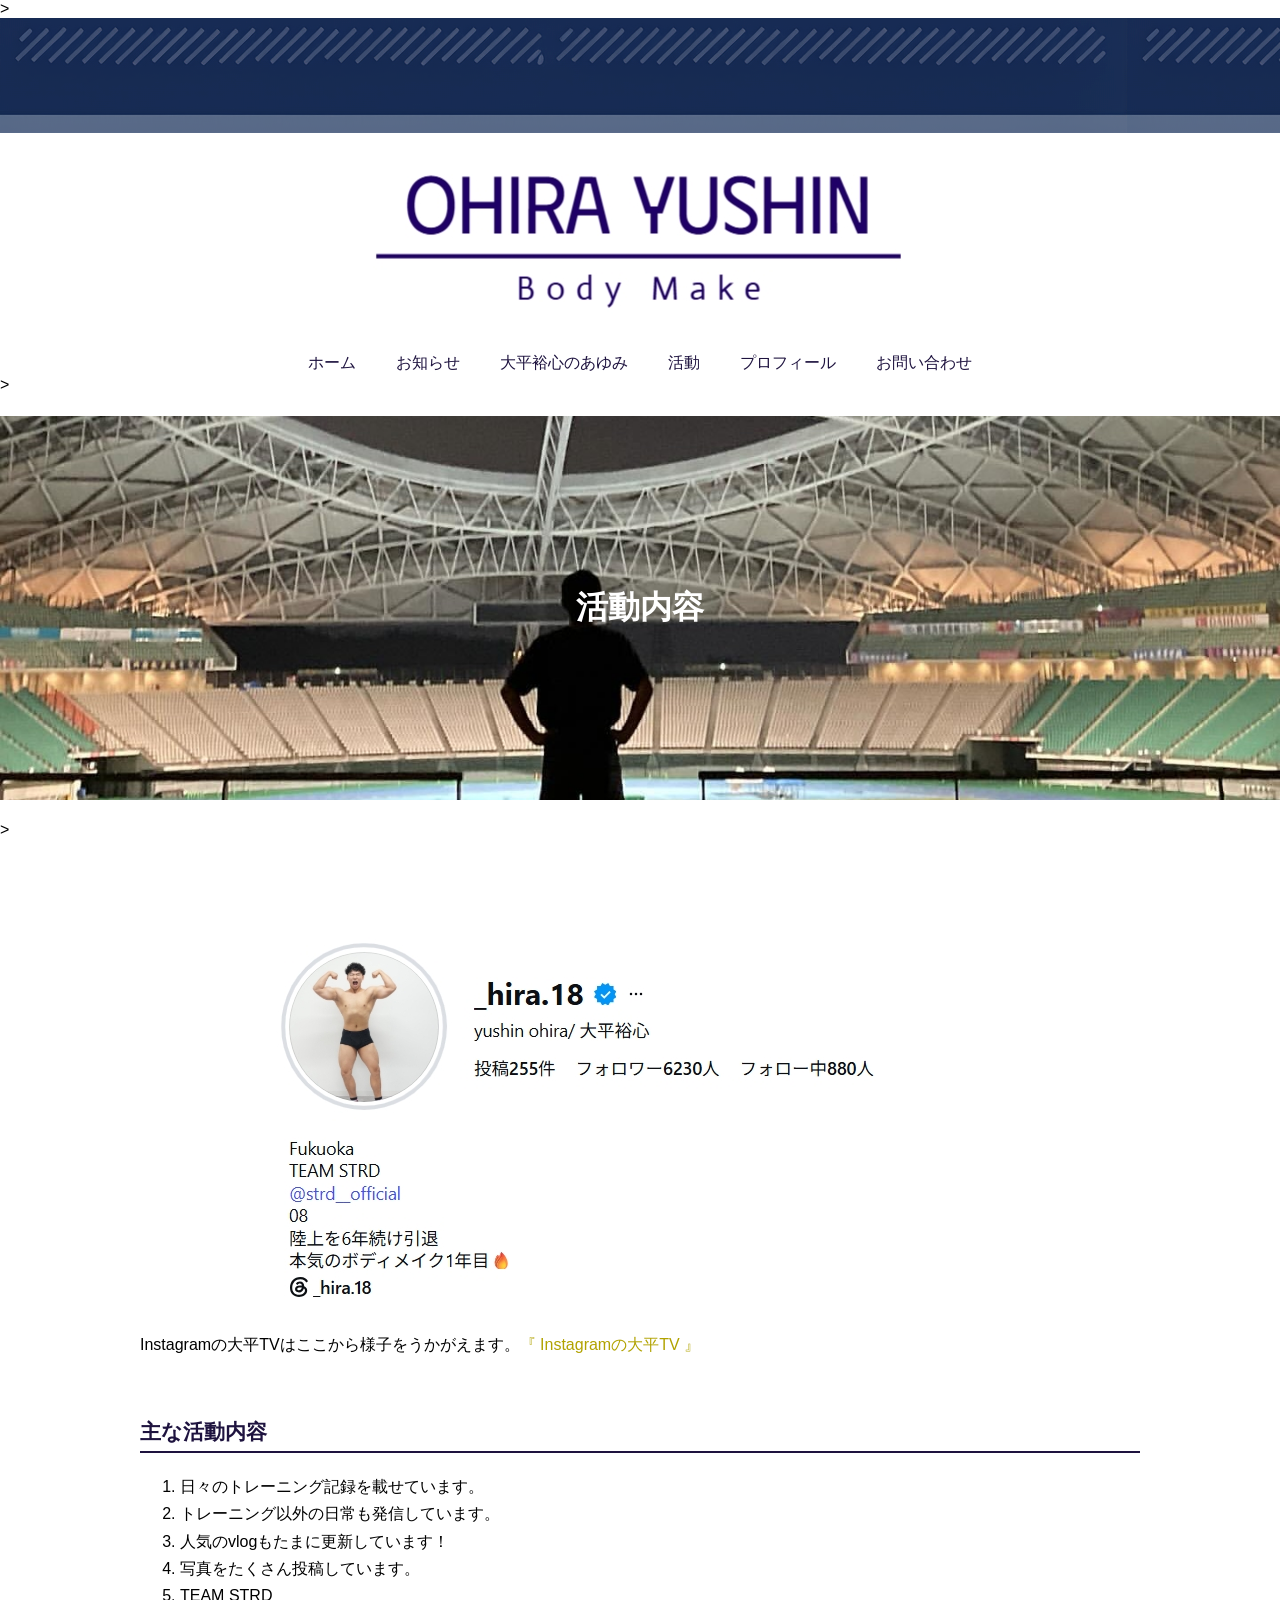
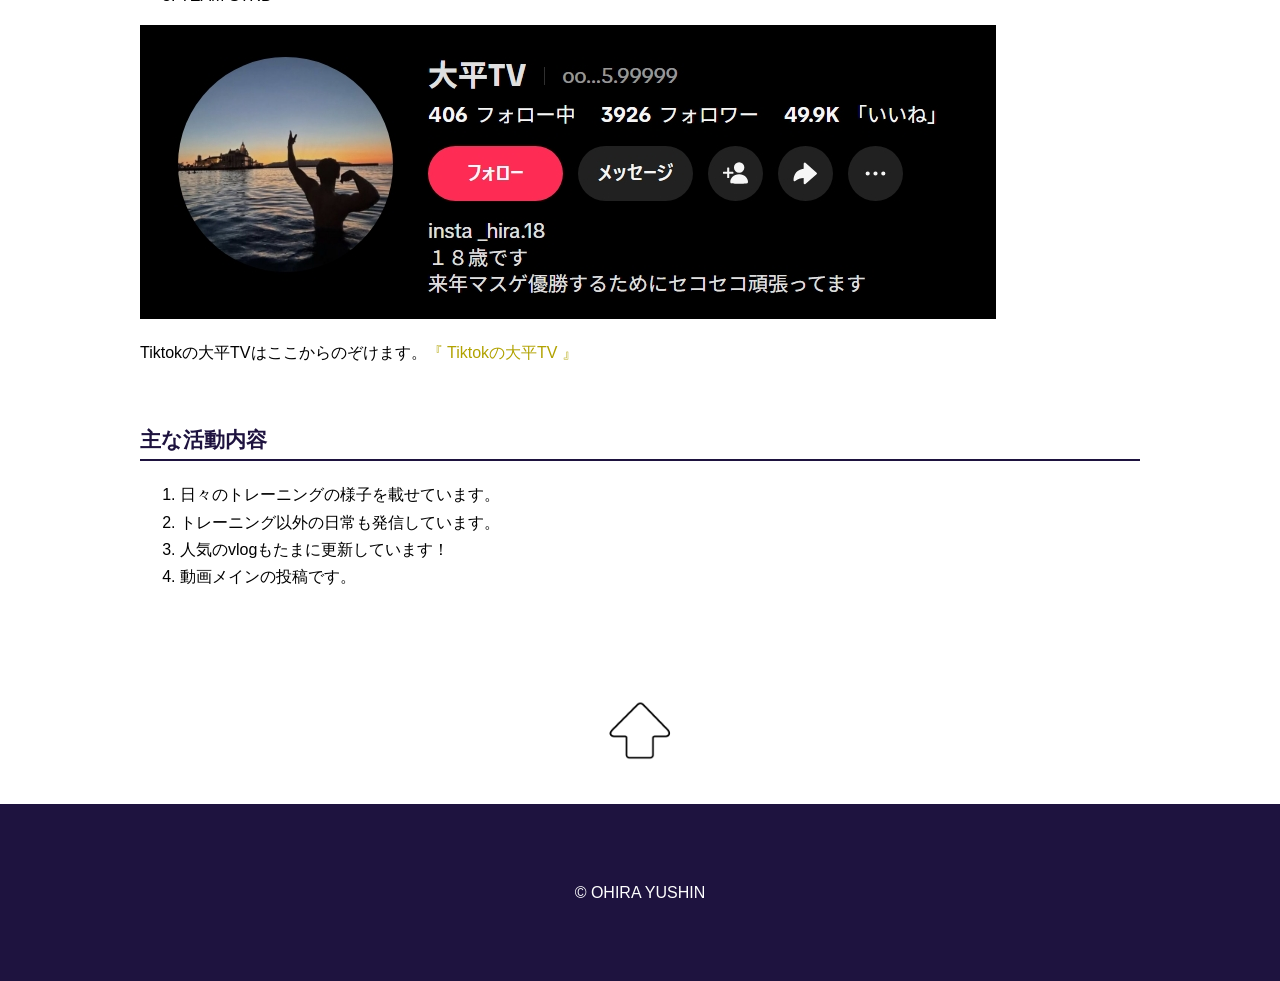
==== activity.html @ d93d9cb9 "ばらばらに入れてみた" ====
<!DOCTYPE html>
<html>
    <head>
    <meta charset="UTF-8">
    <title>活動 | OHIRA YUSHIN</title>
    <link rel="stylesheet" href="css/style.css">
    </head>
    <body id="top">
        <!-- ヘッダー -->>    
       <header class="header">
            <div class="logo">
                <a href="home.html"><img src="images/title.jpeg" alt="OHIRA YUSHIN"></a>
            </div>
          <nav class="nav">
            <ul>
                <li><a href="home.html">ホーム</a></li>
                <li><a href="home.html#news">お知らせ</a></li>
                <li><a href="home.html#ayumi">大平裕心のあゆみ</a></li>
                <li><a href="activity.html">活動</a></li>
                <li><a href="profile.html">プロフィール</a></li>
                <li><a href="contact.html">お問い合わせ</a></li>
            </ul>
          </nav>
       </header>
        <!-- ヘッダーここまで -->>
            <h1 class="hero activity">活動内容</h1>
        <!-- メイン -->>
       <main>
         <img src="images/insta.jpeg" alt="Instagram">
         <p>
            Instagramの大平TVはここから様子をうかがえます。<a href="https://www.instagram.com/_hira.18?dlrf=aHprZWRlenh4MXB1">『 Instagramの大平TV 』</a>
         </p>
         <h2>主な活動内容</h2>
            <ol>
                <li>日々のトレーニング記録を載せています。
                <li>トレーニング以外の日常も発信しています。</li>
                <li>人気のvlogもたまに更新しています！</li>
                <li>写真をたくさん投稿しています。</li>
                <li>TEAM STRD</li>
            </ol>
            <ol></ol>
        <img src="images/tiktok.jpeg" alt="Instagram">
         <p>
            Tiktokの大平TVはここからのぞけます。<a href="https://www.Tiktok.com/@oo...5.99999?_r=1&_t=ZS-9B5TSZycx9t">『 Tiktokの大平TV 』</a>
         </p>
         <h2>主な活動内容</h2>
            <ol>
                <li>日々のトレーニングの様子を載せています。</li>
                <li>トレーニング以外の日常も発信しています。</li>
                <li>人気のvlogもたまに更新しています！</li>
                <li>動画メインの投稿です。</li>
            </ol>
       </main>
        <!-- メインここまで -->
        <!-- フッター -->
       <footer>
            <div class="gotop">
                <a href="#top"><img src="images/gotop.png" alt="ページトップへ戻る" width="100"></a></div>
        <p class="copyright">&copy; OHIRA YUSHIN</p>
       </footer>
        <!-- フッターここまで -->
    </body>

</html>
---- css/style.css ----
/*すべてのページに適用される設定*/
html {
    font-size: 16px;
    font-family: sans-serif;
}
* {
    box-sizing: border-box;
}
body {
    margin: 0 0 0 0;
}
p,li,td {
    line-height: 1.7;
}
a:link {
    color: #b1a200;
    text-decoration: none;
}
a:visited {
    color: #b1a200;
    text-decoration: none;
}
a:hover {
    color: #b1a200;
    text-decoration: underline;
}
a:active {
    color: #b1a200;
    text-decoration: underline;
}
img {
    max-width: 100%;
}
/*すべてのページに適用　-　ヘッダー　-*/
.header {
    padding-top: 140px;
    background-image: url(../images/header.png);
    background-repeat: repeat-x;
}
.logo {
    text-align: center;
}
.nav ul {
    margin: 30px 0 0 0;
    padding: 0;
    list-style-type: none;

    display: flex;
    justify-content: center;
    gap: 40px;
}
.nav a:link {
    color: #1e133f;
}
.nav a:visited {
    color:#1e133f;
}
.nav a:link {
    text-decoration: none;
}
.nev a:active {
    text-decoration: none;
}
/*すべてのページに適用　-　ヒーロー　-*/
.hero {
    padding: 170px 0;
    background-repeat: no-repeat;
    background-position: center;
    background-size: cover;
    color: #FFFFFF;
    text-align: center;
}
.hero.home {
    padding: 287px 0;
    background-image: url(../images/umihed.png);
}
.hero.profile {
    background-image: url(../images/basu3hed.jpg);
}
.hero.activity {
    background-image: url(../images/staghed.jpg);
}
.hero.contact {
    background-image: url(../images/uruha2hed.jpg);
}
/*すべてのページに適用　-　メイン　-*/
main {
    margin: 90px auto 90px auto;
    max-width: 1000px;
}
main h2 {
    margin: 60px 0 20px 0;
    border-bottom: 2px solid #1e133f;
    padding: 0 0 5px 0;
    color: #1e133f;
    font-size: 1.3rem;
}
/*すべてのページに適用　-　フッター　-*/
.gotop {
    text-align: center;
}
.copyright {
    margin-top: 20px;
    margin-bottom: 0;
    padding-top: 75px;
    padding-bottom: 75px;
    background-color: #1e133f;
    color: #FFFFFF;
    text-align: center;
}
/*個別のスタイル*/
/*home.html*/
.logo- {
    text-align: center;
}
.ayumi-info {
    border-collapse: collapse;
}
.ayumi-info th, .ayumi-info td {
    border: 1px solid #DBDBDB;
    padding: 20px;
}
.ayumi-info th {
    width: 170px;
    text-align: left;
    vertical-align: top;
}
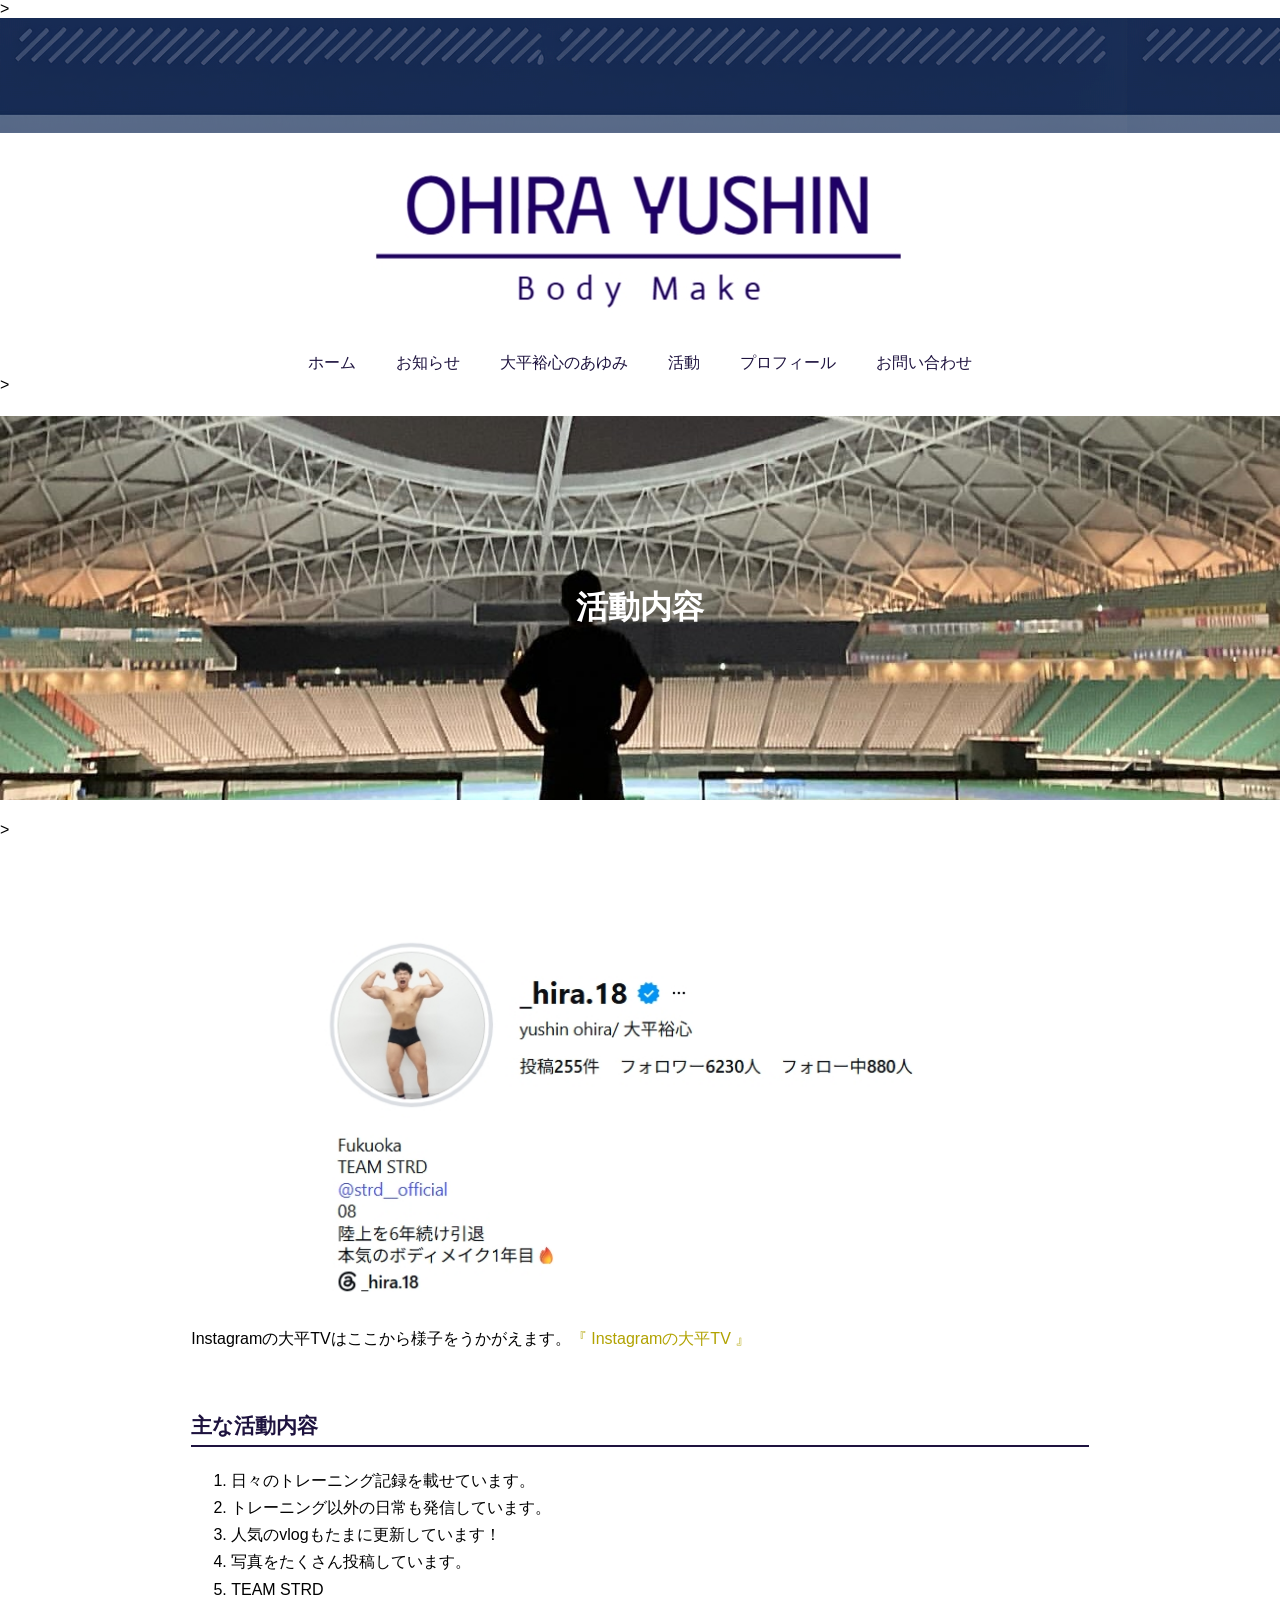
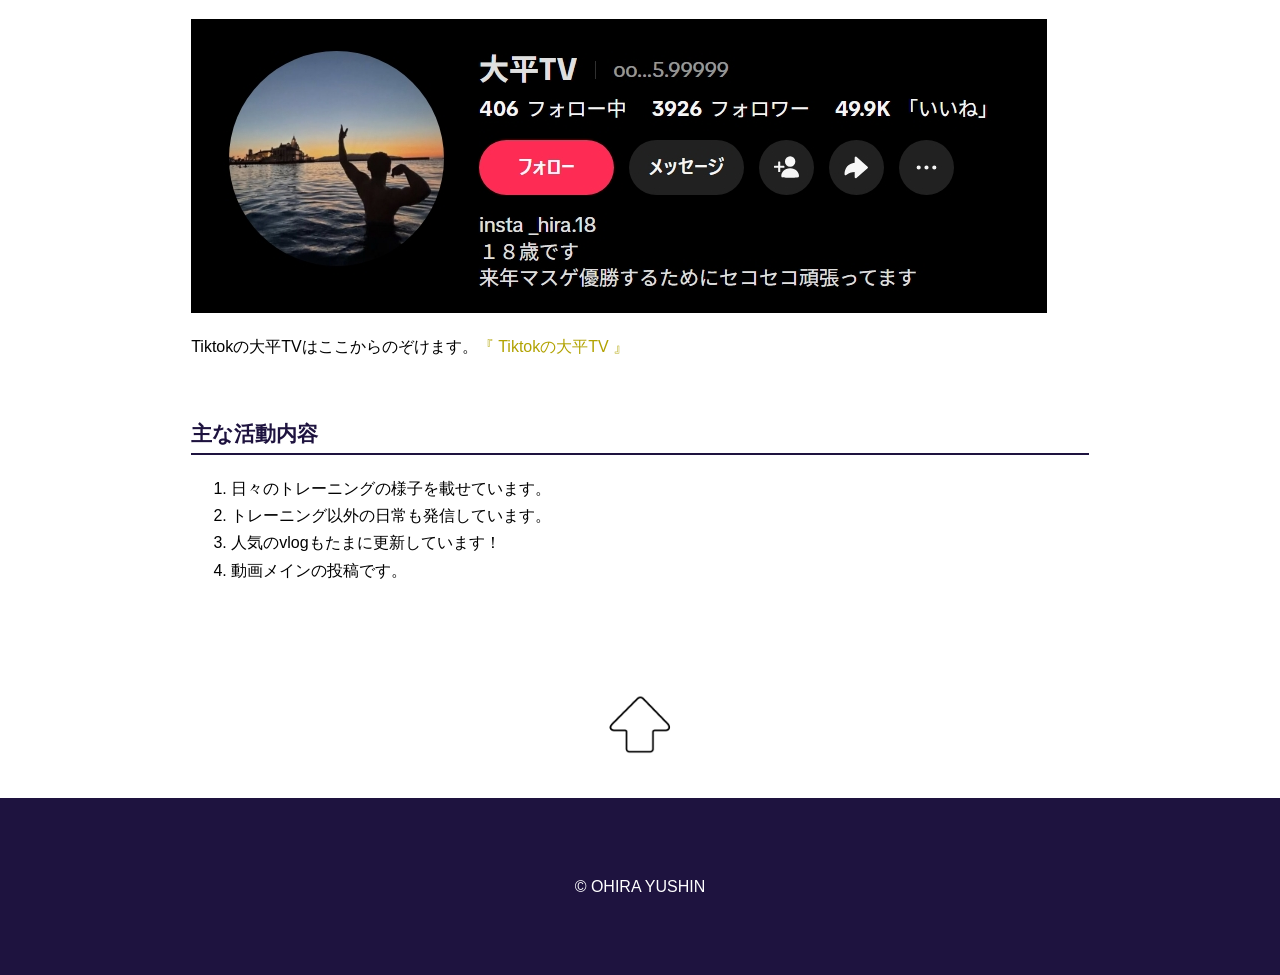
==== commit 45bf199d: "Update activity.html" ====
--- a/activity.html
+++ b/activity.html
@@ -2,6 +2,7 @@
 <html>
     <head>
     <meta charset="UTF-8">
+    <meta name="viewport" content="width=device-width, initial-scale=1">
     <title>活動 | OHIRA YUSHIN</title>
     <link rel="stylesheet" href="css/style.css">
     </head>
@@ -9,13 +10,13 @@
         <!-- ヘッダー -->>    
        <header class="header">
             <div class="logo">
-                <a href="home.html"><img src="images/title.jpeg" alt="OHIRA YUSHIN"></a>
+                <a href="index.html"><img src="images/title.jpeg" alt="OHIRA YUSHIN"></a>
             </div>
           <nav class="nav">
             <ul>
-                <li><a href="home.html">ホーム</a></li>
-                <li><a href="home.html#news">お知らせ</a></li>
-                <li><a href="home.html#ayumi">大平裕心のあゆみ</a></li>
+                <li><a href="index.html">ホーム</a></li>
+                <li><a href="index.html#news">お知らせ</a></li>
+                <li><a href="index.html#ayumi">大平裕心のあゆみ</a></li>
                 <li><a href="activity.html">活動</a></li>
                 <li><a href="profile.html">プロフィール</a></li>
                 <li><a href="contact.html">お問い合わせ</a></li>
--- a/css/style.css
+++ b/css/style.css
@@ -31,6 +31,9 @@
 img {
     max-width: 100%;
 }
+main {
+        padding: 0 4%;
+    }
 /*すべてのページに適用　-　ヘッダー　-*/
 .header {
     padding-top: 140px;
@@ -58,7 +61,7 @@
 .nav a:link {
     text-decoration: none;
 }
-.nev a:active {
+.nav a:active {
     text-decoration: none;
 }
 /*すべてのページに適用　-　ヒーロー　-*/
@@ -70,8 +73,8 @@
     color: #FFFFFF;
     text-align: center;
 }
-.hero.home {
-    padding: 287px 0;
+.hero.index {
+    /* padding: 287px 0; */
     background-image: url(../images/umihed.png);
 }
 .hero.profile {
@@ -109,7 +112,7 @@
     text-align: center;
 }
 /*個別のスタイル*/
-/*home.html*/
+/*index.html*/
 .logo- {
     text-align: center;
 }
@@ -124,4 +127,52 @@
     width: 170px;
     text-align: left;
     vertical-align: top;
-}+}
+/* contact.html */
+from {
+    margin: 0 auto;
+    max-width: 640px;
+}
+input [type="text"], textarea {
+    padding: 6px;
+    width: 100%;
+    font-size: 1rem;
+}
+textarea {
+    height: 140px;
+}
+.submit {
+    text-align: center;
+}
+input[type="submit"] {
+    border: none;
+    padding: 20px;
+    width: 200px;
+    background-color: #1e133f;
+    color: #FFFFFF;
+    font-size: 1rem;
+}
+/* モバイル対応 */
+/*@media(max-width: 767px){
+    .nav ul {
+        display: flex;
+        flex-wrap: wrap;
+        justify-content: center;
+        gap: 10px 20px;
+        padding: 0;
+　　 }
+    .nav li {
+        width: 45%; 
+        text-align: center;
+    }
+        /* スマホ版のときだけ、全ページの背景画像の高さをここで一括調整する */
+/*    .hero {
+        padding: 80px 0; 
+        background-size: contain;
+        background-repeat: no-repeat;
+        background-position: center; 
+    } 
+    main {
+        padding: 0 4%;
+    } 
+} */
